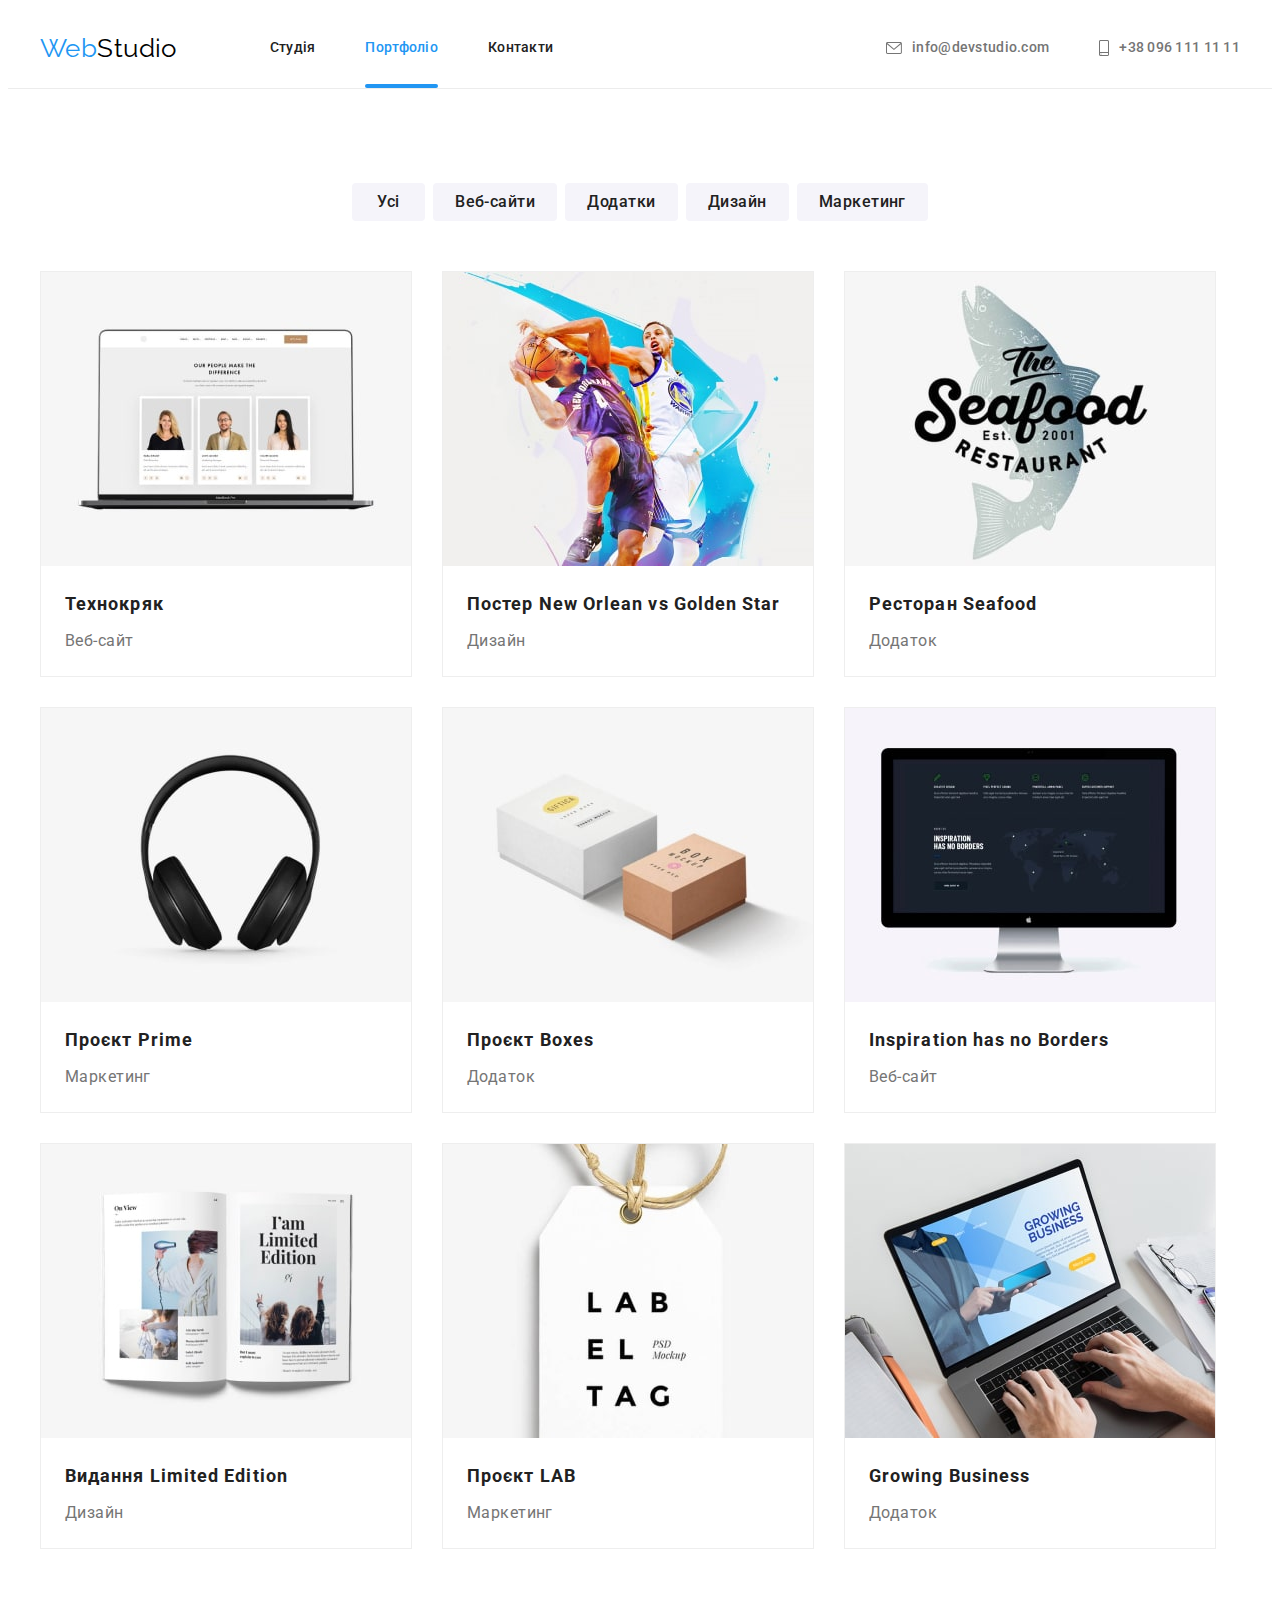
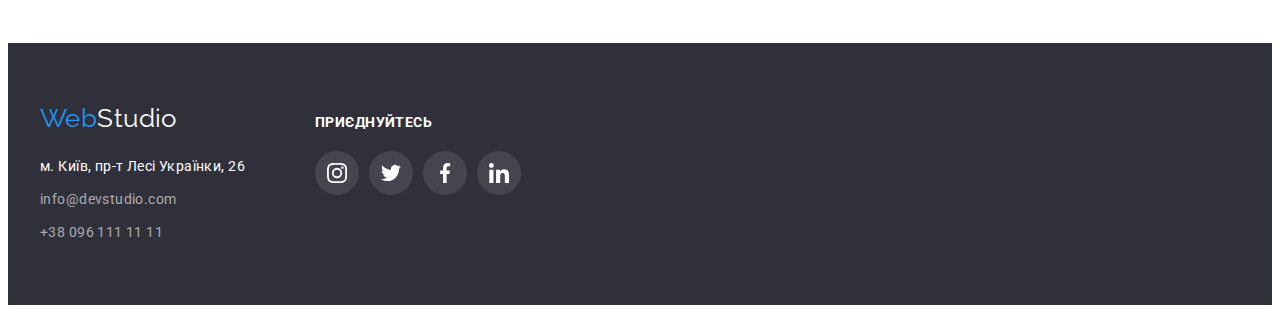
==== portfolio.html @ 56ee83f1 "Initial commit" ====
<!DOCTYPE html>
<html lang="uk">
<head>
  <meta charset="UTF-8">
  <meta http-equiv="X-UA-Compatible" content="IE=edge">
  <meta name="viewport" content="width=device-width, initial-scale=1.0">
  <title>WebStudio</title>
  <!-- шрифти -->
  <link rel="stylesheet" href="https://fonts.googleapis.com/css2?family=Raleway:wght@700&family=Roboto:wght@400;500;700;900&display=swap">
<!-- нормалізатор -->
<link rel="stylesheet" href="https://cdnjs.cloudflare.com/ajax/libs/modern-normalize/1.1.0/modern-normalize.min.css" integrity="sha512-wpPYUAdjBVSE4KJnH1VR1HeZfpl1ub8YT/NKx4PuQ5NmX2tKuGu6U/JRp5y+Y8XG2tV+wKQpNHVUX03MfMFn9Q==" crossorigin="anonymous" referrerpolicy="no-referrer" />
  <!-- стилі -->
<link rel="stylesheet" href="./css/styles.css" />
</head>
<body>
  <header class="line">
    <div class="container header">
      <a href="" lang="en" class="logo">Web<span class="logo-header">Studio</span></a>
    <nav> 
      <ul class="site-nav list">
        <li class="item"><a class="link" href="./index.html">Студія</a></li>
        <li class="item"><a class="link current" href="./portfolio.html">Портфоліо</a></li>
        <li class="item"><a class="link " href="">Контакти</a></li>
      </ul>
    </nav>
    <ul class="contacts list">
      <li class="contact"><a class="link-contact" href="mailto:info@devstudio.com">
        <svg class="envelopep" width="16" height="12">
        <use href="./images/icons.svg#icon-envelopep"></use>
      </svg> info@devstudio.com</a></li>
      <li class="contact"> <a class="link-contact" href="tel:+380961111111">
        <svg class="smartphone" width="10" height="16">
        <use href="./images/icons.svg#icon-smartphone"></use>
      </svg>+38 096 111 11 11</a>
      </li>
    </ul>
    </div>   
</header>
  <main>
    <!-- Портфоліо -->
    <section class="section">
    <div class="container">
    <h2 class="visually-hidden">Портфоліо</h2>
    <ul class="auth-nav list"> 
      <li class="nav"><button type="button" class="button-portfolio">Усі</button>
      <li class="nav"><button type="button" class="button-portfolio">Веб-сайти</button>
      <li class="nav"><button type="button" class="button-portfolio">Додатки</button>
      <li class="nav"><button type="button" class="button-portfolio">Дизайн</button>
      <li class="nav"><button type="button" class="button-portfolio">Маркетинг</button>
    </ul>
  </div>
    <div class="container">
      <ul class="example list">
        <li class="example-job">
          <a href="" class="link"
                ><div class="product-thumb">
                  <img src="./images/example1.jpg" alt="Технокряк" width="370" height="294" />
                  <div class="product-overlay">
                    <p class="product-meta">
                      Ресурс пропонує комплексні пропозиції з різним рівнем функціоналу та сервісів.
                      Все це дозволить відвідувачу отримати вичерпні відомості про компанію чи
                      приватну особу.
                    </p>
                  </div>
                </div>
                <div class="content">
                  <h3 class="title">Технокряк</h3>
                  <p class="text">Веб-сайт</p>
                </div>
                </a>
        </li>

        <li class="example-job">
          <a href="" class="link"
          ><div class="product-thumb">
            <img src="./images/example2.jpg" alt="Постер New Orlean vs Golden Star" width="370" height="294">
            <div class="product-overlay">
              <p class="product-meta">
                Ресурс пропонує комплексні пропозиції з різним рівнем функціоналу та сервісів.
                Все це дозволить відвідувачу отримати вичерпні відомості про компанію чи
                приватну особу.
              </p>
            </div>
          </div>
          <div class="content">
            <h3 class="title" lang="en">Постер New Orlean vs Golden Star</h3>
            <p class="text">Дизайн</p>
          </div>
        </a>    
        </li>

        <li class="example-job">
          <a href="" class="link"
                ><div class="product-thumb">
                  <img src="./images/example3.jpg" alt="Ресторан Seafood" width="370" height="294" />
                  <div class="product-overlay">
                    <p class="product-meta">
                      Ресурс пропонує комплексні пропозиції з різним рівнем функціоналу та сервісів.
                      Все це дозволить відвідувачу отримати вичерпні відомості про компанію чи
                      приватну особу.
                    </p>
                  </div>
                </div>
                <div class="content">
                  <h3 class="title">Ресторан Seafood</h3>
                  <p class="text">Додаток</p>
                </div>
                </a>
        </li>

        <li class="example-job">
          <a href="" class="link">
            <div class="product-thumb">
              <img src="./images/example4.jpg" alt="Проєкт Prime" width="370" height="294">
            <div class="product-overlay">
              <p class="product-meta">
                Ресурс пропонує комплексні пропозиції з різним рівнем функціоналу та сервісів.
                Все це дозволить відвідувачу отримати вичерпні відомості про компанію чи
                приватну особу.
              </p>
            </div>
          </div>
          <div class="content">
            <h3 class="title" lang="en">Проєкт Prime</h3>
            <p class="text">Маркетинг</p>
          </div>
        </a>   
        </li>

        <li class="example-job">
          <a href="" class="link">
            <div class="product-thumb">
              <img src="./images/example5.jpg" alt="Проєкт Boxes" width="370" height="294">
            <div class="product-overlay">
              <p class="product-meta">
                Ресурс пропонує комплексні пропозиції з різним рівнем функціоналу та сервісів.
                Все це дозволить відвідувачу отримати вичерпні відомості про компанію чи
                приватну особу.
              </p>
            </div>
          </div>
          <div class="content">
            <h3 class="title" lang="en">Проєкт Boxes</h3>
            <p class="text">Додаток</p>
          </div>
        </a> 
        </li>

        <li class="example-job">
          <a href="" class="link">
            <div class="product-thumb">
              <img src="./images/example6.jpg" alt="Inspiration has no Borders" width="370" height="294">
            <div class="product-overlay">
              <p class="product-meta">
                Ресурс пропонує комплексні пропозиції з різним рівнем функціоналу та сервісів.
                Все це дозволить відвідувачу отримати вичерпні відомості про компанію чи
                приватну особу.
              </p>
            </div>
          </div>
          <div class="content">
            <h3 class="title" lang="en">Inspiration has no Borders</h3>
            <p class="text">Веб-сайт</p>
          </div>
        </a>
        </li>

        <li class="example-job">
          <a href="" class="link">
            <div class="product-thumb">
              <img src="./images/example7.jpg" alt="Видання Limited Edition" width="370" height="294">
            <div class="product-overlay">
              <p class="product-meta">
                Ресурс пропонує комплексні пропозиції з різним рівнем функціоналу та сервісів.
                Все це дозволить відвідувачу отримати вичерпні відомості про компанію чи
                приватну особу.
              </p>
            </div>
          </div>
          <div class="content">
            <h3 class="title" lang="en">Видання Limited Edition</h3>
            <p class="text">Дизайн</p>
          </div>
        </a> 
        </li>

        <li class="example-job">
          <a href="" class="link">
            <div class="product-thumb">
              <img src="./images/example8.jpg" alt="Проєкт LAB" width="370" height="294">
            <div class="product-overlay">
              <p class="product-meta">
                Ресурс пропонує комплексні пропозиції з різним рівнем функціоналу та сервісів.
                Все це дозволить відвідувачу отримати вичерпні відомості про компанію чи
                приватну особу.
              </p>
            </div>
          </div>
          <div class="content">
            <h3 class="title" lang="en">Проєкт LAB</h3>
            <p class="text">Маркетинг</p>
          </div>
        </a>
        </li>

        <li class="example-job">
          <a href="" class="link">
            <div class="product-thumb">
              <img src="./images/example9.jpg" alt="Growing Business" width="370" height="294">
            <div class="product-overlay">
              <p class="product-meta">
                Ресурс пропонує комплексні пропозиції з різним рівнем функціоналу та сервісів.
                Все це дозволить відвідувачу отримати вичерпні відомості про компанію чи
                приватну особу.
              </p>
            </div>
          </div>
          <div class="content">
            <h3 class="title" lang="en">Growing Business</h3>
            <p class="text">Додаток</p>
          </div>
        </a> 
        </li>
      </ul>
    </div>
  </section>
  </main>
  <footer class="footer list">
    <div class="container">
      <div class="footer-contacts">
    <a href="" lang="en" class="logo">Web<span class="logo-footer">Studio</span></a>
    <address>
      <p class="address">м. Київ, пр-т Лесі Українки, 26</p>
      <ul class="footer-address list">
        <li class="mailto"><a href="mailto:info@devstudio.com">info@devstudio.com</a></li>
        <li> <a href="tel:+380961111111">+38 096 111 11 11</a></li>
      </ul>
    </address>
  </div>
    <div class="networks">
    <p class="footer-join title">ПРИЄДНУЙТЕСЬ</p>
    <ul class="socials list">
      <li class="socials-item">
        <a
          class="socials-link f link"
          href="https://instagram.com"
          target="_blank"
          rel="noopener noreferrer"
          aria-label="instagram icon"
        >
          <svg class="socials-icon network" width="20" height="20">
            <use href="./images/icons.svg#icon-instagram"></use>
          </svg>
        </a>
      </li>
      <li class="socials-item">
        <a
          class="socials-link f link"
          href="https://twitter.com"
          aria-label="Twitter icon"
          target="_blank"
          rel="noopener noreferrer"
        >
          <svg class="socials-icon network" width="20" height="20">
            <use href="./images/icons.svg#icon-twitter"></use>
          </svg>
        </a>
      </li>
      <li class="socials-item">
        <a
          class="socials-link f link"
          href="https://facebook.com"
          aria-label="Facebook icon"
          target="_blank"
          rel="noopener noreferrer"
        >
          <svg class="socials-icon network" width="20" height="20">
            <use href="./images/icons.svg#icon-facebook"></use>
          </svg>
        </a>
      </li>
      <li class="socials-item">
        <a
          class="socials-link f link"
          href="https://linkedin.com"
          aria-label="LinkedIn icon"
          target="_blank"
          rel="noopener noreferrer"
        >
          <svg class="socials-icon network" width="20" height="20">
            <use href="./images/icons.svg#icon-linkedin"></use>
          </svg>
        </a>
      </li>
    </ul>
  </div>
  </div>
  </footer> 
</body>
</html>
---- css/styles.css ----
:root {
  --primary-text-color: #212121;
  --title-text-color: #757575;
  --accent-color: #2196F3;
  --second-text-color: #FFFFFF;
  --primary-background-color: #FFFFFF;
  --accent-background-color: #2F303A;
  --second-background-color: #F5F4FA;
  --hero-background-color: #C4C4C4;

  --activity-meta-color: rgba(47, 48, 58, 0.8);
  --product-overlay-color: rgba(33, 150, 243, 0.9);

  --timing-function: cubic-bezier(0.4, 0, 0.2, 1);
}
body {
  background-color: var(--primary-background-color);
  color: var(--primary-text-color);
  font-family: Roboto, sans-serif;
font-size: 14px;
line-height: 1.71;
  letter-spacing: 0.03em;
}
h1, h2, h3, p {
  padding: 0;
  margin: 0;
}
.list {
  list-style: none;
  padding: 0;
  margin: 0;
}
.link {
  text-decoration: none;
  color: currentColor;
}
.container {
  width: 1200px;
  padding-left: 15px;
  padding-right: 15px;
  margin: 0 auto;
}
img {
  display: block;
  max-width: 100%;
  height: auto;
}
/* шапка сайту */
.line {
  border-bottom: 1px solid #ECECEC;
  box-shadow: rgba(0, 0, 0, 0.25);
}
.header {
  display: flex;
  align-items: center; 
}
.logo {
color: var(--accent-color);
text-decoration: none;
font-family: 'Raleway';
font-size: 26px;
line-height: 1.19;
}
.logo-header {
  color: #000000;
  padding-top: 24px;
  padding-bottom: 25px;
}
/* навігація */

.site-nav {
  display: flex;
  margin-left: 93px;
}
.site-nav .item + .item {
  margin-left: 50px;
}
.site-nav .link {
  position: relative;

  display: block;
  padding-top: 32px;
  padding-bottom: 32px;

  color: var(--primary-text-color);
  font-weight: 500;
  line-height: 1.14;
  letter-spacing: 0.02em;

  transition: color 250ms var(--timing-function);
}
.site-nav .link.current::after {
  display: block;
  content: '';
  position: absolute;
  width: 100%;
  height: 4px;
  background-color: var(--accent-color);
  left: 0;
  bottom: 0;
  border-radius: 2px;
  /* opacity: 0; */
  animation: show 250ms var(--timing-function);
  animation-fill-mode: forwards;
}
.site-nav link.current:hover::after{
  opacity: 1;
}
/* .site-nav .link.current {
  color: var(--accent-color);
} */

.contacts {
  display: flex;
  margin-left: auto;
  align-items: center;
}

.contacts .contact + .contact {
  margin-left: 50px;
}
.contacts a {
  display: block;
padding-top: 32px;
padding-bottom: 32px;

  color: var(--title-text-color);
  text-decoration: none;
font-weight: 500;
line-height: 1.14;
letter-spacing: 0.02em;

transition: color 250ms var(--timing-function);
}
/* .contacts a:hover,
.contacts a:focus {
  color: var(--accent-color);
} */
.site-nav .link:hover, 
.site-nav .link:focus,
.site-nav .link.current,
.contacts a:hover,
.contacts a:focus {
  color: var(--accent-color);
  
}
.contacts .link-contact {
  display: inline-flex;
    align-items: center;

    transition: color 250ms var(--timing-function);
}

.envelopep {
  fill: currentColor;
  margin-right: 10px;
}
.smartphone {
  fill: currentColor;
  margin-right: 10px;
}

/* герой */
.section {
  padding: 94px 0;
}
.section.no-padding {
padding-top: 0;
}
.hero {
  max-width: 1600px;
  background-color: var(--hero-background-color);
  background-image: linear-gradient(to right, rgba(47, 48, 58, 0.4), 
  rgba(47, 48, 58, 0.4)),
  url(../images/hero.jpg);
  background-repeat: no-repeat;
  background-position: center;
  background-size: cover;

  margin: auto;
  text-align: center;
  padding-top: 200px;
  padding-bottom: 200px;

  
}
.hero-title {
margin-left: auto;
margin-right: auto;
width: 696px;

  text-align: center;
  color: #FFFFFF;
  font-weight: 900;
font-size: 44px;
line-height: 1.36;
letter-spacing: 0.06em;
text-transform: uppercase;
margin-bottom: 30px;
}
.hero-button {
  color: var(--second-text-color);
  background-color: var(--accent-color);
  cursor: pointer;
  font-family: inherit;
  font-weight: 700;
font-size: 16px;
line-height: 1.88;
letter-spacing: 0.06em;
text-align: center;
min-width: 216px;;
border-radius: 4px;
padding: 10px 32px;
border: 0 solid transparent;

transition: background-color 250ms var(--timing-function),
color 250ms var(--timing-function);
}
.hero-button:hover,
.hero-button:focus {
  color: var(--primary-text-color);
  background-color: var(--second-background-color);
}

/* модальне вікно */

.backdrop {
  position: fixed;
  top: 0;
  left:0;
  width: 100%;
  height: 100%;
  
  background-color: rgba(0, 0, 0, 0.25);

  transition: opacity 250ms var(--timing-function),
  visibility 250ms var(--timing-function);
}
.backdrop.is-hidden {
  opacity: 0;
  pointer-events: none;
  visibility: hidden;
}

.modal {
  position: absolute;
  top: 50%;
  left: 50%;

  min-width: 528px;
  min-height: 581px;

  background-color: var(--primary-background-color);
  transform: translate(-50%, -50%) scale(1);
  transition: transform 250ms var(--timing-function);
}
.backdrop.is-hidden .modal{
  transform: translate(-50%, -50%) scale(1.1);
}

.modal-close {
  display: flex;
  align-items: center;
  justify-content: center;
  position: absolute;
  top: 0;
  right: 0;
  width: 30px;
  height: 30px;
  margin-right: 8px;
  margin-top: 8px;
  border-radius: 50%;
  color: black;
  background-color: var(--primary-background-color);
  border: 1px solid rgba(0, 0, 0, 0.1);
}
/* переваги */
.visually-hidden{
  position: absolute;
  white-space: nowrap;
  width: 1px;
  height: 1px;
  overflow: hidden;
  border: 0;
  padding: 0;
  clip: rect(0 0 0 0);
  clip-path: inset(50%);
  margin: -1px;
}
.section-title {
  color: var(--primary-text-color);
font-size: 36px;
text-align: center;
margin-bottom: 50px;
}
.benefits {
  display: flex;
  flex-wrap: wrap;
} 
.benefits-list {
  width: 270px;
}
.benefits .benefits-list + .benefits-list{
  margin-left: 30px;
}
.benefits .title {
  color: var(--primary-text-color);
  font-size: 14px;
  line-height: 1.14;
  margin-bottom: 10px;
}
.benefits .text {
color: var(--title-text-color);
}
.benefits-icon {
  background-color: var(--second-background-color);
  padding: 25px 100px;
  margin-bottom: 30px;
}

/* чим займаємось */
.work-list {
  display: flex;
  flex-wrap: wrap;
  justify-content: center;
}
.work-list .work:not(:last-child) {
  margin-right: 30px;
}

.activity-thumb  {
  position: relative;
}
.activity-meta {
  position: absolute;
  bottom: 0;
  left: 0;
  background-color: var(--activity-meta-color);
  width: 100%;
  height: 70px;
}
.activity-name {
  position: absolute;
  font-weight: 700;
  font-size: 14px;
  line-height: 1.14;
  text-align: center;
  letter-spacing: 0.03em;
  text-transform: uppercase;
  color: var(--second-text-color);
  top: 50%;
  left: 50%;
  transform: translate(-50%, -50%);
}
/* співробітники */

.team {
  background-color: var(--second-background-color);
  text-align: center;
  font-size: 16px;
  line-height: 1.19;
}
.workers {
  display: flex;
  flex-wrap: wrap;
}
.workers-job {
background-color: var(--primary-background-color);
width: 270px;
box-shadow: 0px 1px 3px rgba(0, 0, 0, 0.12), 0px 1px 1px rgba(0, 0, 0, 0.14), 0px 2px 1px rgba(0, 0, 0, 0.2);
border-radius: 0px 0px 4px 4px;
}
.workers-job:not(:last-child) {
  margin-right: 30px;
}
.workers .worker {
padding-top: 30px;
padding-bottom: 30px;
}
.workers .title {
  color: var(--primary-text-color);
  font-weight: 500;
  font-size: 16px;
  margin-bottom: 10px;
}
.workers .text {
  color: var(--title-text-color);
}

.socials {
  display: flex;
  justify-content: center;
  align-items: center;
  gap: 10px;
  margin-top: 16px;
}

.socials-link {
  display: flex;
  justify-content: center;
  align-items: center;
  width: 44px;
  height: 44px;
  border-radius: 50%;
  background-color: var(--primary-background-color);
  color: #AFB1B8;

  transition: background-color 250ms var(--timing-function),
color 250ms var(--timing-function);
}

.socials-link:hover,
.socials-link:focus {
  background-color: var(--accent-color);
  color: var(--primary-background-color);
}

.socials-icon {
  fill: currentColor;
}

/* постійні клієнти */
.clients  {
  display: flex;
  justify-content: center;
  align-items: center;
  gap: 30px;
  margin-top: 50px;
  cursor: pointer;
}

.clients .link {
  display: flex;
  justify-content: center;
  align-items: center;
  padding: 16px 32px;
width: 170px;
height: 92px;
border: 1px solid #AFB1B8;
border-radius: 4px;
  background-color: var(--primary-background-color);
  color: #AFB1B8;

  transition: background-color 250ms var(--timing-function),
color 250ms var(--timing-function);
}

.clients .link:hover,
.clients .link:focus {
  color: var(--accent-color);
  border: 1px solid var(--accent-color);
}
.clients .link {
  fill: currentColor;
}
/* портфоліо */
.auth-nav {
  display: flex;
  align-items: center;
  margin-bottom: 50px;
  justify-content: center;
}
.auth-nav  .nav + .nav {
  margin-left: 8px;
}
.button-portfolio {
  color: var(--primary-text-color);
  background-color: var(--second-background-color);
  cursor: pointer;
  font-family: inherit;
font-weight: 500;
font-size: 16px;
line-height: 1.62;
letter-spacing: 0.03em;
text-align: center;
min-width: 73px;;
border-radius: 4px;
padding: 6px 22px;
border: 0 solid transparent;

transition: background-color 250ms var(--timing-function),
color 250ms var(--timing-function),
box-shadow 250ms var(--timing-function);
}
.button-portfolio:hover, 
.button-portfolio:focus {
  color: var(--second-text-color);
  background-color: var(--accent-color);
  box-shadow: 0px 3px 1px rgba(0, 0, 0, 0.1), 0px 1px 2px rgba(0, 0, 0, 0.08), 0px 2px 2px rgba(0, 0, 0, 0.12);
border-radius: 4px;
}
/* блок прикладів робіт */
.example {
  display: flex;
  flex-wrap: wrap;
  text-align: left;
}
.example-job {
  width: 370px;
  background-color: var(--primary-background-color);
  border: 1px solid #EEEEEE;
  transition: box-shadow 250ms var(--timing-function); 
}
.example-job .link {
  text-decoration: none; 
}
.example-job:hover,
.example-job:focus {
  box-shadow: 0px 1px 1px rgba(0, 0, 0, 0.12), 0px 4px 4px rgba(0, 0, 0, 0.06), 1px 4px 6px rgba(0, 0, 0, 0.16); 
}
.link .content {
padding: 20px 24px;
}
.example-job:not(:nth-child(3n)) {
  margin-right: 30px;
}
.example-job:not(:nth-last-child(-n + 3)) {
  margin-bottom: 30px;
}
.link .title {
  color: var(--primary-text-color);
font-size: 18px;
line-height: 2;
letter-spacing: 0.06em;
margin-bottom: 4px;
}
.content .text {
font-size: 16px;
line-height: 1.88;
color: var(--title-text-color);
}

.product-thumb {
  position: relative;
  width: 370px;
  height: 294px;
  overflow: hidden;
}
.product-overlay {
  position: absolute;
  top: 0;
  left: 0;
  width: 100%;
  height: 100%;
  color: var(--second-text-color);
  background-color: var(--product-overlay-color);

  transform: translateY(100%);
  opacity: 0;
  transition: background-color 250ms var(--timing-function),
  transform 250ms var(--timing-function),
    opacity 250ms var(--timing-function);
}
.example-job .link:hover .product-overlay{
  transform: translateY(0);
  opacity: 1;
}
.product-meta {
  position: absolute;
  top: 50%;
  left: 50%;
  width: 322px;
  font-size: 18px;
  line-height: 1.56;
  letter-spacing: 0.03em;
  transform: translate(-50%, -50%);
}

/* футер */
.footer {
  display: block;
  background-color: var(--accent-background-color);
  padding-top: 60px;
  padding-bottom: 60px;
}
.footer .container {
  display: flex;
  align-items: baseline;
}

.logo-footer {
  color: var(--second-text-color);
  text-decoration: none;
}
.address {
  color: var(--second-text-color);
  font-style: normal;
  line-height: 1.71;
  margin-top: 20px ;
  margin-bottom: 9px;
}

.footer-address a {
  color: rgba(255, 255, 255, 0.6);
  text-decoration: none;
  font-style: normal;
  line-height: 1.71;

  transition: background-color 250ms var(--timing-function),
  color 250ms var(--timing-function);
}
.footer-address .mailto {
  margin-bottom: 9px;
}
.footer-address a:hover,
.footer-address a:focus {
  color: var(--accent-color);
}

.footer-contacts {
  margin-right: 70px;
}
.footer-join {
  font-weight: 700;
  font-size: 14px;
  line-height: 1.14;
  letter-spacing: 0.03em;
  text-transform: uppercase;
  color: var(--second-text-color);
  margin-bottom: 20px;
}

.socials .f {
  color: var(--second-text-color);
  background: rgba(255, 255, 255, 0.1);
} 
.socials .link:focus, 
.socials .link:hover {
    color: var(--second-text-color);
    background-color:var(--accent-color);
}
.socials .f {
fill: currentColor;
}
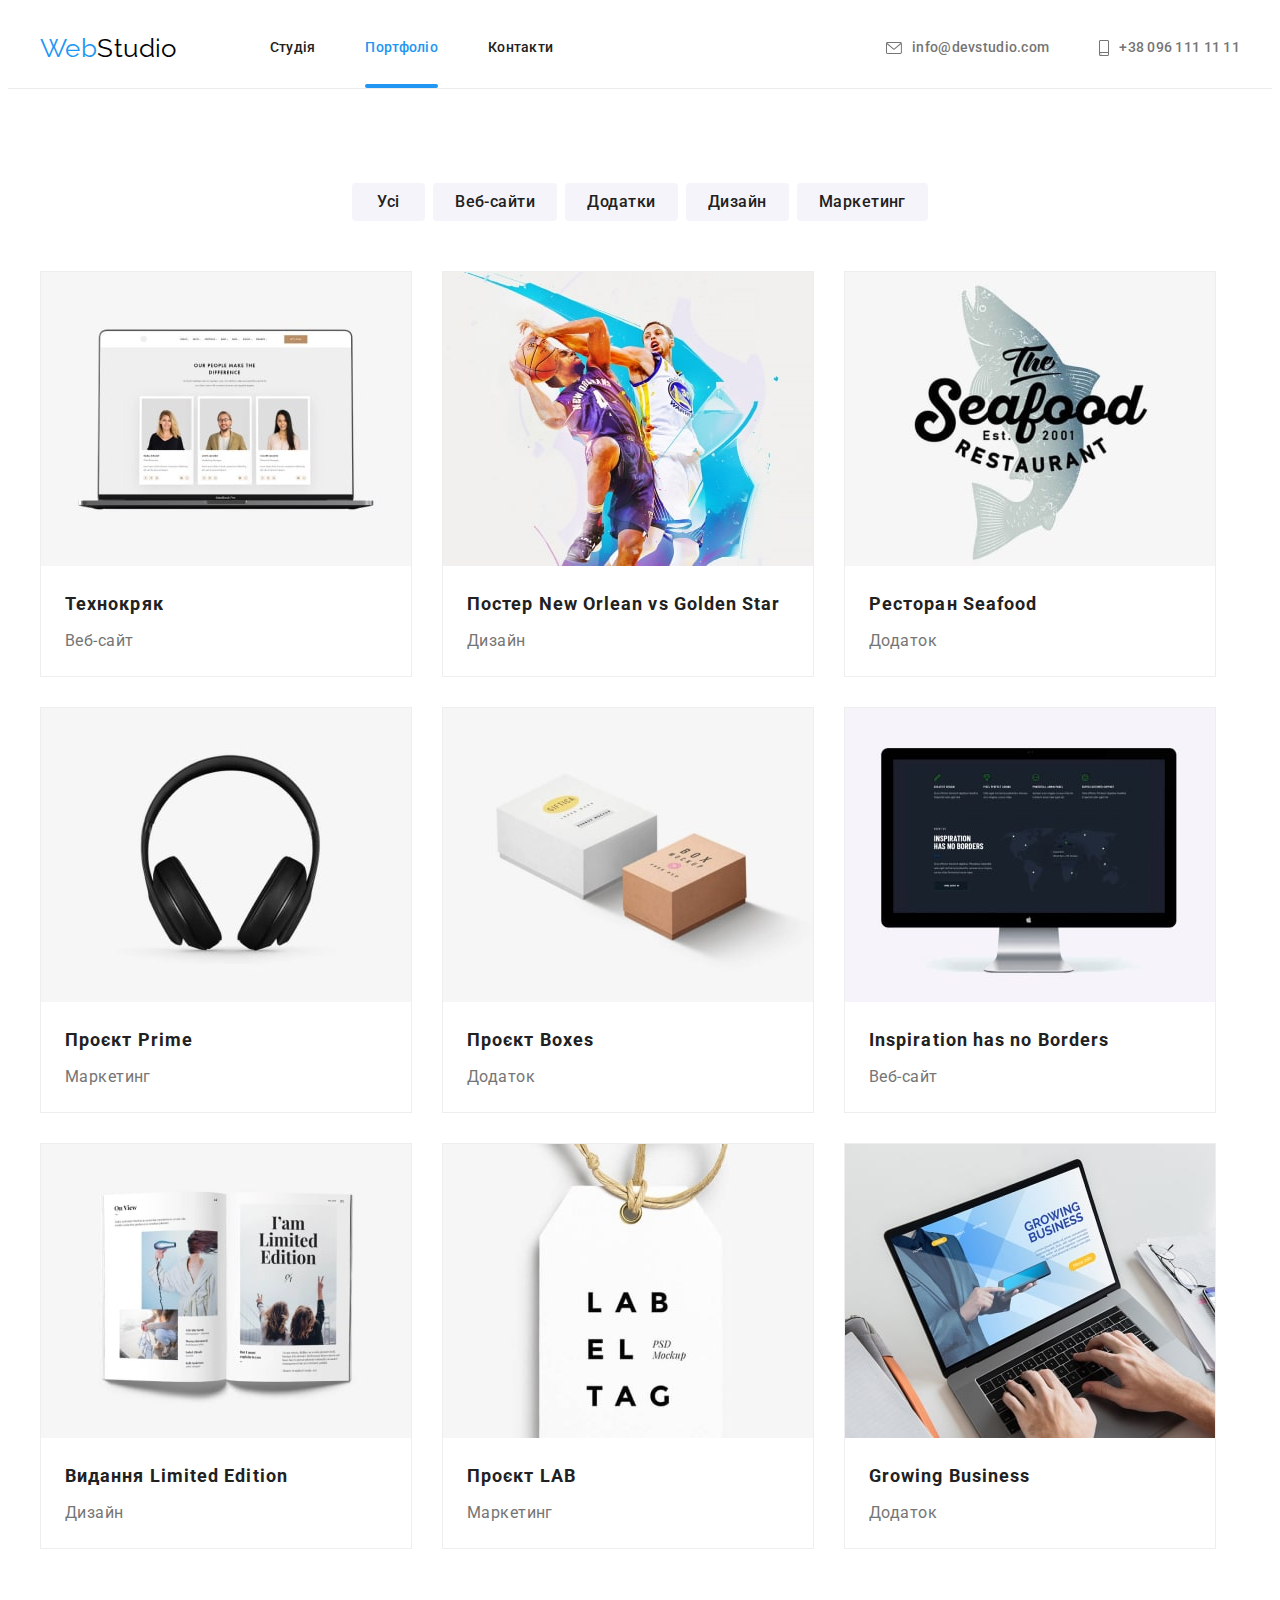
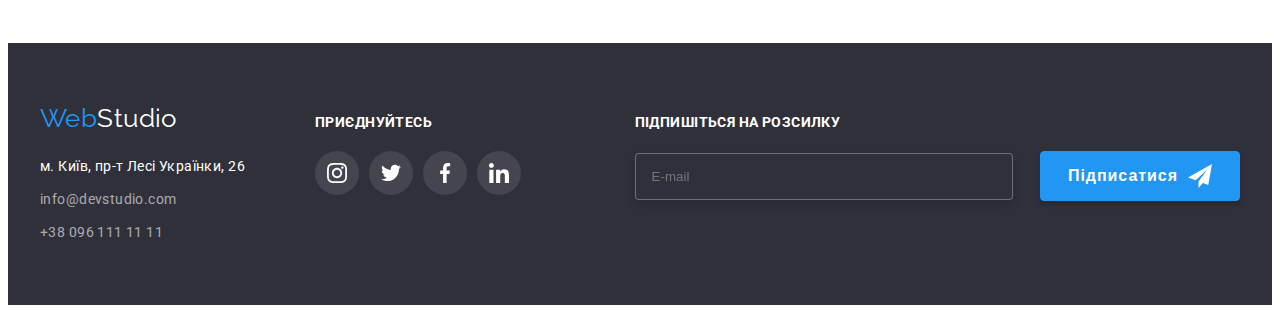
==== commit e2c62480: "оновлення" ====
--- a/portfolio.html
+++ b/portfolio.html
@@ -227,74 +227,90 @@
   </main>
   <footer class="footer list">
     <div class="container">
-      <div class="footer-contacts">
-    <a href="" lang="en" class="logo">Web<span class="logo-footer">Studio</span></a>
-    <address>
-      <p class="address">м. Київ, пр-т Лесі Українки, 26</p>
-      <ul class="footer-address list">
-        <li class="mailto"><a href="mailto:info@devstudio.com">info@devstudio.com</a></li>
-        <li> <a href="tel:+380961111111">+38 096 111 11 11</a></li>
-      </ul>
-    </address>
-  </div>
-    <div class="networks">
-    <p class="footer-join title">ПРИЄДНУЙТЕСЬ</p>
-    <ul class="socials list">
-      <li class="socials-item">
-        <a
-          class="socials-link f link"
-          href="https://instagram.com"
-          target="_blank"
-          rel="noopener noreferrer"
-          aria-label="instagram icon"
-        >
-          <svg class="socials-icon network" width="20" height="20">
-            <use href="./images/icons.svg#icon-instagram"></use>
-          </svg>
-        </a>
-      </li>
-      <li class="socials-item">
-        <a
-          class="socials-link f link"
-          href="https://twitter.com"
-          aria-label="Twitter icon"
-          target="_blank"
-          rel="noopener noreferrer"
-        >
-          <svg class="socials-icon network" width="20" height="20">
-            <use href="./images/icons.svg#icon-twitter"></use>
-          </svg>
-        </a>
-      </li>
-      <li class="socials-item">
-        <a
-          class="socials-link f link"
-          href="https://facebook.com"
-          aria-label="Facebook icon"
-          target="_blank"
-          rel="noopener noreferrer"
-        >
-          <svg class="socials-icon network" width="20" height="20">
-            <use href="./images/icons.svg#icon-facebook"></use>
-          </svg>
-        </a>
-      </li>
-      <li class="socials-item">
-        <a
-          class="socials-link f link"
-          href="https://linkedin.com"
-          aria-label="LinkedIn icon"
-          target="_blank"
-          rel="noopener noreferrer"
-        >
-          <svg class="socials-icon network" width="20" height="20">
-            <use href="./images/icons.svg#icon-linkedin"></use>
-          </svg>
-        </a>
-      </li>
-    </ul>
+      <div class="inform">
+        <div class="footer-contacts">
+          <a href="" lang="en" class="logo">Web<span class="logo-footer">Studio</span></a>
+          <address>
+            <p class="address">м. Київ, пр-т Лесі Українки, 26</p>
+            <ul class="footer-address list">
+              <li class="mailto"><a href="mailto:info@devstudio.com">info@devstudio.com</a></li>
+              <li> <a href="tel:+380961111111">+38 096 111 11 11</a></li>
+            </ul>
+          </address>
+        </div>
+          <div class="networks">
+          <p class="footer-join title">ПРИЄДНУЙТЕСЬ</p>
+          <ul class="socials list">
+            <li class="socials-item">
+              <a
+                class="socials-link f link"
+                href="https://instagram.com"
+                target="_blank"
+                rel="noopener noreferrer"
+                aria-label="instagram icon"
+              >
+                <svg class="socials-icon network" width="20" height="20">
+                  <use href="./images/icons.svg#icon-instagram"></use>
+                </svg>
+              </a>
+            </li>
+            <li class="socials-item">
+              <a
+                class="socials-link f link"
+                href="https://twitter.com"
+                aria-label="Twitter icon"
+                target="_blank"
+                rel="noopener noreferrer"
+              >
+                <svg class="socials-icon network" width="20" height="20">
+                  <use href="./images/icons.svg#icon-twitter"></use>
+                </svg>
+              </a>
+            </li>
+            <li class="socials-item">
+              <a
+                class="socials-link f link"
+                href="https://facebook.com"
+                aria-label="Facebook icon"
+                target="_blank"
+                rel="noopener noreferrer"
+              >
+                <svg class="socials-icon network" width="20" height="20">
+                  <use href="./images/icons.svg#icon-facebook"></use>
+                </svg>
+              </a>
+            </li>
+            <li class="socials-item">
+              <a
+                class="socials-link f link"
+                href="https://linkedin.com"
+                aria-label="LinkedIn icon"
+                target="_blank"
+                rel="noopener noreferrer"
+              >
+                <svg class="socials-icon network" width="20" height="20">
+                  <use href="./images/icons.svg#icon-linkedin"></use>
+                </svg>
+              </a>
+            </li>
+          </ul>
+        </div>
+      </div>
+  <div class="form newsletters">
+    <p class="footer-join title">ПІДПИШІТЬСЯ НА РОЗСИЛКУ</p>
+    <div class="newsletter-wrapper">
+      <label class="footer-email-label">
+        <input type="email" class="footer-input" name="email"  placeholder="E-mail">
+      </label>
+      <button type="submit" class="button subscribe-button">
+        Підписатися
+        <svg class="subscribe-icon" width="24" height="24">
+          <use href="./images/icons.svg#icon-send"></use>
+        </svg>
+      </button>
+</div>
   </div>
   </div>
-  </footer> 
+  </footer>
 </body>
 </html>--- a/css/styles.css
+++ b/css/styles.css
@@ -249,6 +249,7 @@
 
   min-width: 528px;
   min-height: 581px;
+  padding: 40px;
 
   background-color: var(--primary-background-color);
   transform: translate(-50%, -50%) scale(1);
@@ -273,6 +274,141 @@
   color: black;
   background-color: var(--primary-background-color);
   border: 1px solid rgba(0, 0, 0, 0.1);
+  cursor: pointer;
+}
+.modal-close:hover .close-icon {
+  fill: var(--accent-color);
+}
+.contact-details-head {
+font-weight: 700;
+font-size: 20px;
+line-height: 1.15;
+text-align: center;
+letter-spacing: 0.03em;
+color: var(--primary-text-color);
+margin-bottom: 12px;
+}
+/* оформлення форми модального вікна*/
+.modal .form {
+  width: 448px;
+  margin-left: auto;
+  margin-right: auto;
+}
+.modal-form-group .form-field {
+  width: 100%;
+  height: 58px;
+  position: relative;
+  margin-bottom: 10px;
+}
+.form-field.for-comment {
+  margin: 0px;
+  height: 162px;
+}
+ .form-label{
+  font-size: 12px;
+  line-height: 1.71;
+  letter-spacing: 0.01em;
+  /* margin-bottom: 4px; */
+  color: var(--title-text-color);
+} 
+.form-input {
+  position: relative;
+  border: 1px solid rgba(33, 33, 33, 0.2);
+border-radius: 4px;
+width: 448px;
+padding-top: 11px;
+padding-right: auto;
+padding-bottom: 11px;
+padding-left: 42px; 
+cursor: pointer;
+}
+.form-input:hover,
+.form-input:focus,
+.form-input:focus-visible{
+  border-color: var(--accent-color);
+}
+
+
+.textarea {
+  resize: none;
+  padding: 12px 16px;
+}
+.icons-of-modal {
+  pointer-events: none;
+  display: inline-block;
+  position: absolute;
+  top: calc(50%);
+  left: 12px;
+  transform: translateY(0, -50%);
+  transition: transform 250ms cubic-bezier(0.4, 0, 0.2, 1), fill 250ms cubic-bezier(0.4, 0, 0.2, 1);
+}
+.checkbox {
+  position: absolute;
+  white-space: nowrap;
+  width: 1px;
+  height: 1px;
+  overflow: hidden;
+  border: 0;
+  padding: 0;
+  clip: rect(0 0 0 0);
+  clip-path: inset(50%);
+  margin: -1px;
+}
+.check {
+  display: flex;
+  align-items: center;
+  /* outline: 1px solid tomato; */
+  font-size: 14px;
+  letter-spacing: 0.03em;
+  margin-top: 20px; 
+  margin-bottom: 30px;
+}
+.checkbox-icon {
+  display: inline-block;
+  width: 16px;
+  height: 15px;
+  border: 1px solid var(--primary-text-color);
+  border-radius: 4px;
+  margin-right: 7px;
+}
+
+.checkbox:checked + .checkbox-icon {
+  background-color: #2196F3;
+  border-color: #2196F3;
+  background-image: url(../images/vector.svg);
+  background-repeat: no-repeat;
+  background-position: center;
+  background-size: contain;
+  background-origin: border-box;
+}
+
+.contract {
+  text-decoration-line: underline;
+  color: var(--accent-color);
+  margin-left: 7px;
+}
+.modal-submit {
+  /* position: absolute; */
+  display: block;
+  margin: 0 auto;
+  min-width: 200px;
+  height: 50px;
+  font-weight: 700;
+  font-size: 16px;
+  line-height: 1.88;
+  letter-spacing: 0.06em;
+  color: var(--second-text-color);
+  background: var(--accent-color);
+  border-radius: 4px;
+  border: 0 solid transparent;
+  cursor: pointer;
+
+  transition: filter 250ms var(--timing-function);
+}
+.modal-submit:hover,
+.modal-submit:focus {
+  background: #188CE8;
+  filter: drop-shadow(0px 4px 4px rgba(0, 0, 0, 0.25)) drop-shadow(0px 4px 4px rgba(0, 0, 0, 0.25));
 }
 /* переваги */
 .visually-hidden{
@@ -576,8 +712,12 @@
 .footer .container {
   display: flex;
   align-items: baseline;
-}
-
+  justify-content: space-between;
+}
+.container .inform {
+  display: flex;
+  align-items: baseline;
+}
 .logo-footer {
   color: var(--second-text-color);
   text-decoration: none;
@@ -631,4 +771,44 @@
 }
 .socials .f {
 fill: currentColor;
-} +} 
+
+.footer-input {
+  width: 358px;
+  /* height: 48px; */
+  background-color: var(--accent-background-color);
+  border: 1px solid rgba(255, 255, 255, 0.3);
+filter: drop-shadow(0px 4px 4px rgba(0, 0, 0, 0.15));
+border-radius: 4px;
+padding-top: 15px;
+padding-right: auto;
+padding-bottom: 15px;
+padding-left: 16px;
+ margin-right: 12px;
+}
+
+.subscribe-button {
+  display: block;
+  font-weight: 700;
+  font-size: 16px;
+  line-height: 1.88;
+  padding-top: 10px;
+  padding-bottom: 10px;
+  margin-left: 12px;
+  display: inline-flex;
+  align-items: center;
+  justify-content: center;
+  text-align: center;
+  letter-spacing: 0.06em;
+  min-width: 200px;
+  height: 50px;
+  color: var(--second-text-color);
+  background: var(--accent-color);
+  box-shadow: 0px 4px 4px rgba(0, 0, 0, 0.15);
+  border-radius: 4px;
+  border: 1px solid var(--accent-color);
+}
+.subscribe-icon {
+fill: var(--primary-background-color);
+  margin-left: 10px;
+}